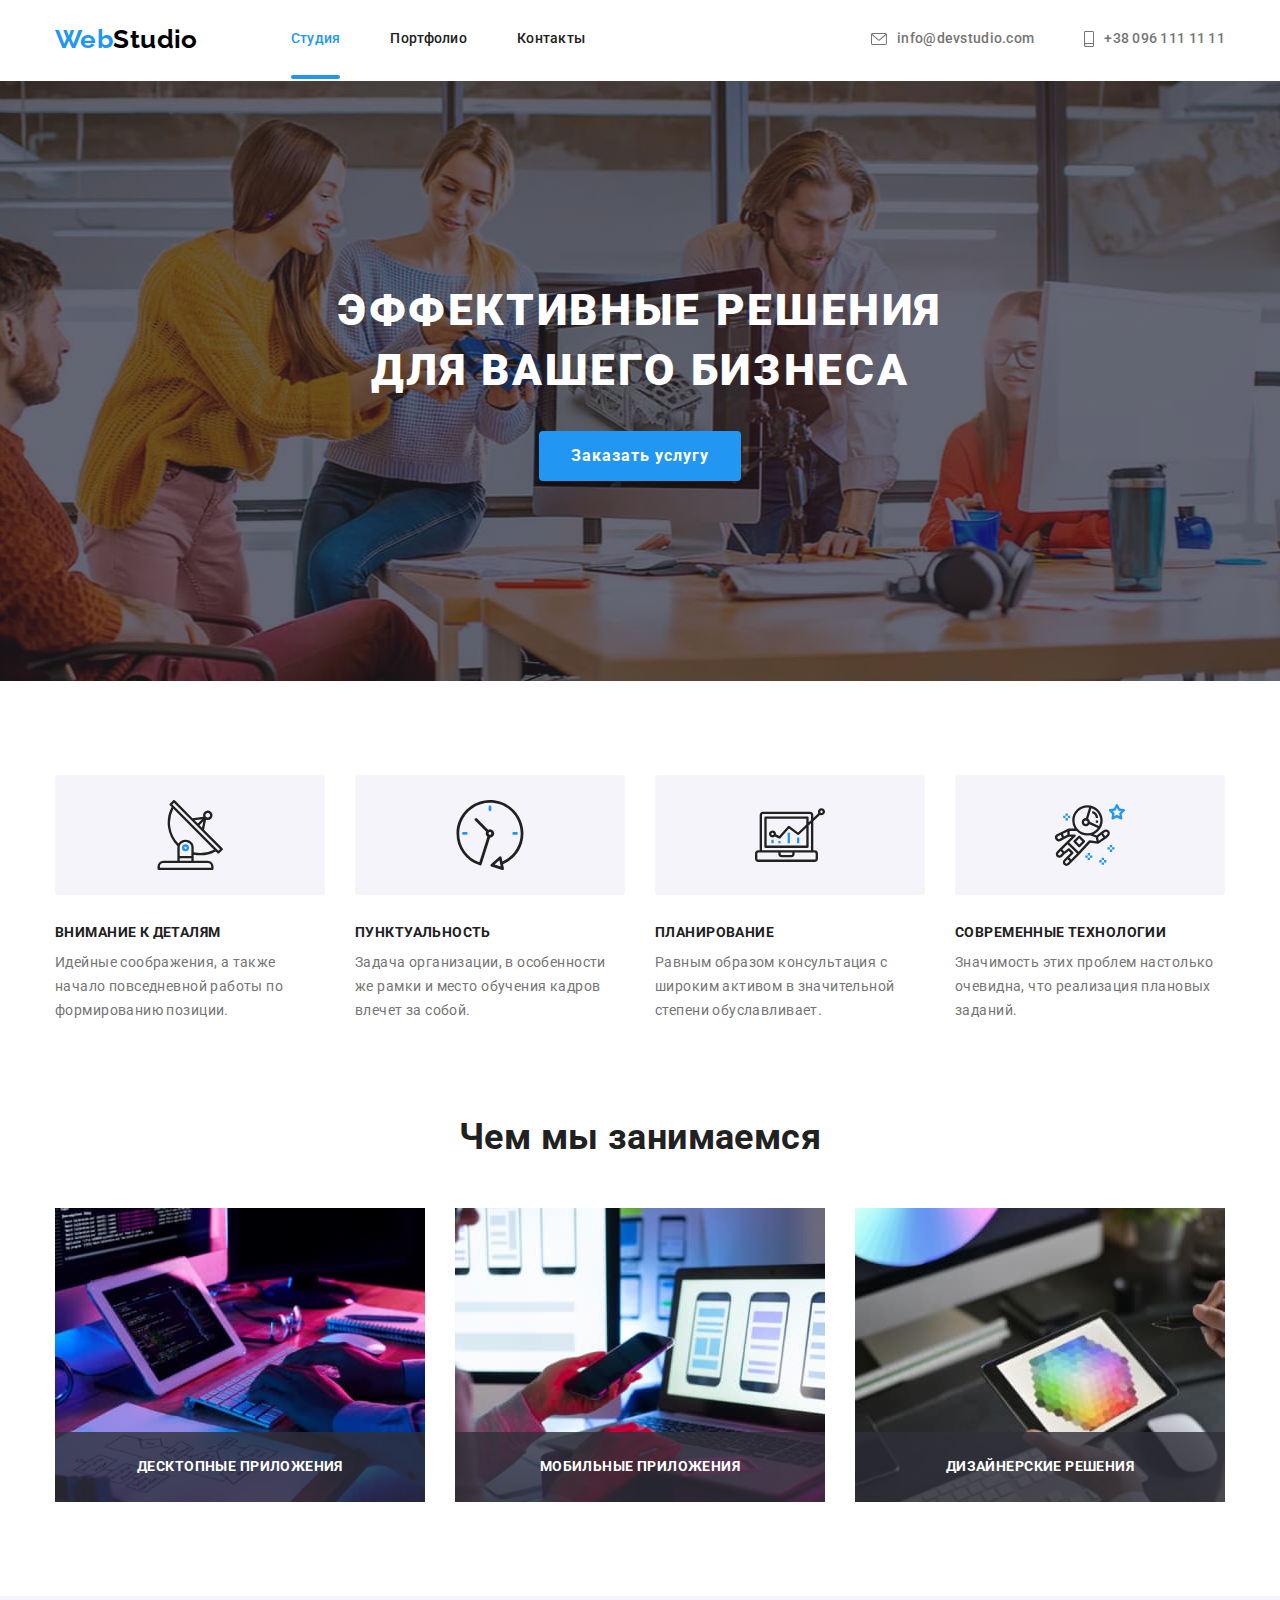
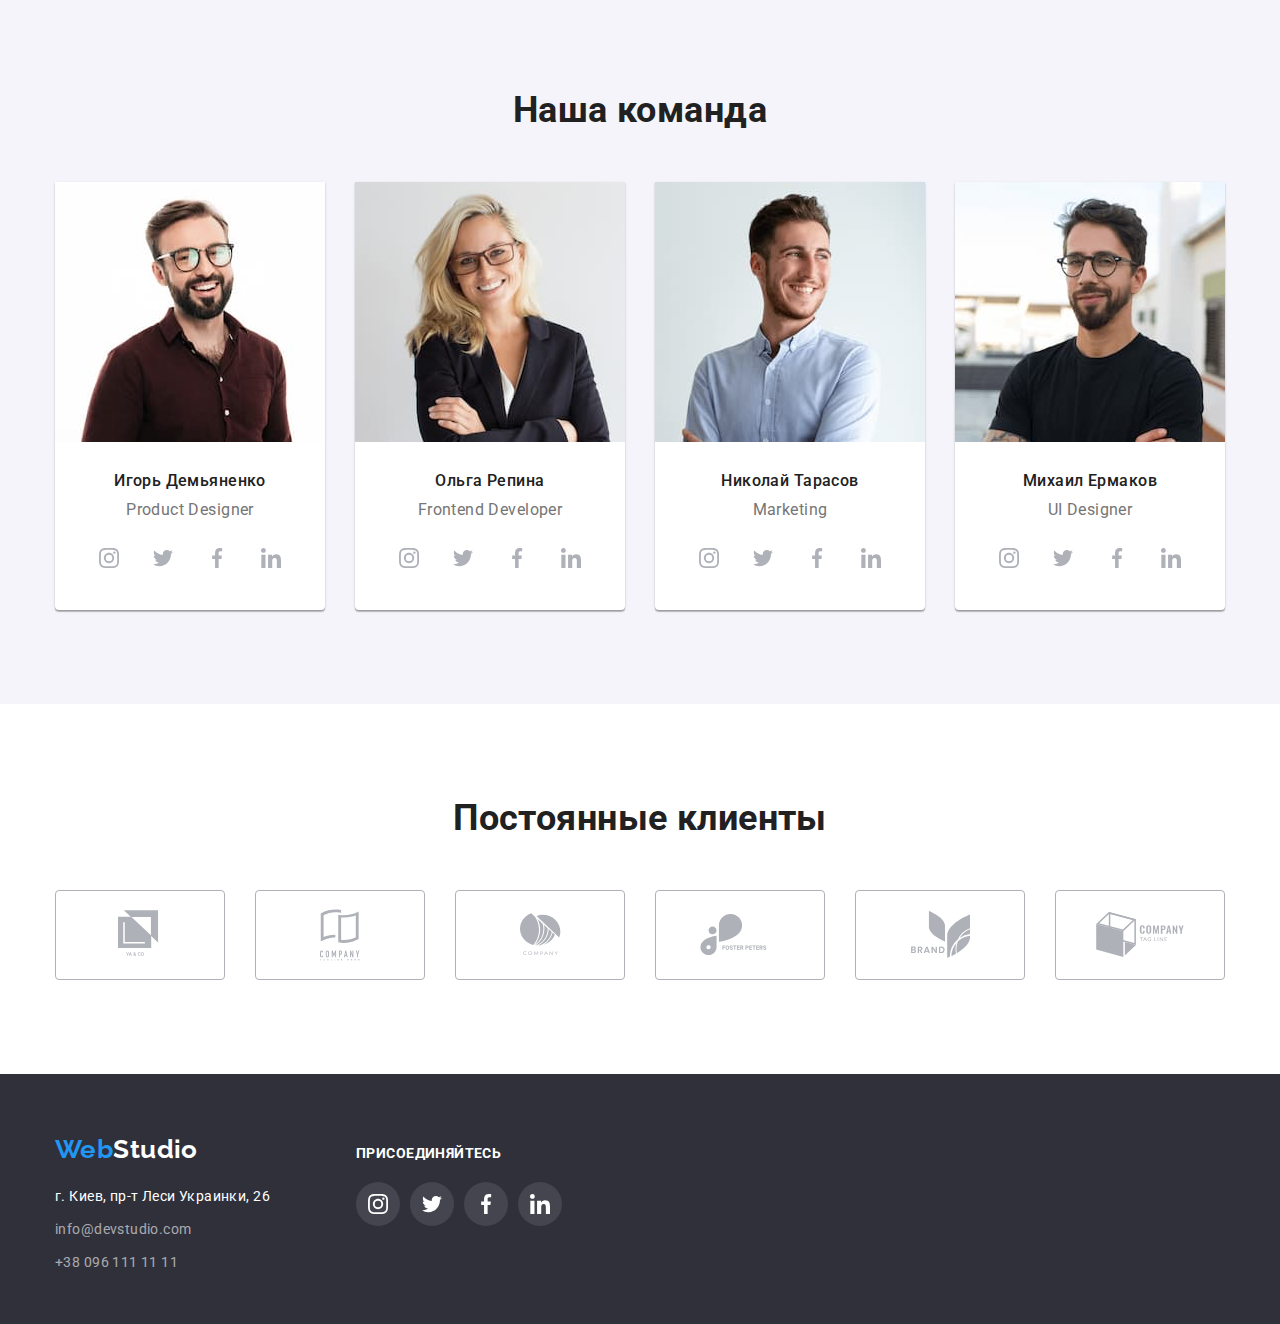
==== index.html @ 51a5d647 "дз-6" ====
<!DOCTYPE html>
<html lang="ru">

<head>
    <meta charset="UTF-8">
    <meta http-equiv="X-UA-Compatible" content="IE=edge">
    <meta name="viewport" content="width=device-width, initial-scale=1.0">
    <title>WebStudio</title>
    <link
        href="https://fonts.googleapis.com/css2?family=Raleway:wght@700&family=Roboto:wght@400;500;700;900&display=swap"
        rel="stylesheet">
    <link rel="stylesheet"
        href="https://cdnjs.cloudflare.com/ajax/libs/modern-normalize/0.2.0/modern-normalize.min.css">
    <link rel="stylesheet" href="./css/styles.css">
</head>

<body class="page">
    <header class="page-header web">
        <div class="container">
            <nav class="header-nav">
                <a href="./index.html" class="logo list"><span class="logo-color">Web</span>Studio</a>
                <ul class="site-nav list">
                    <li class="item"><a href="./index.html" class="link-nav current list">Студия</a></li>
                    <li class="item"><a href="./portfolio.html" class="link-nav list">Портфолио</a></li>
                    <li class="item"><a href="#contacts" class="link-nav list">Контакты</a></li>
                </ul>
            </nav>
            <ul class="auth-nav list">
                <li class="item"><a href="mailto:info@devstudio.com" aria-label="Почта" class="link-contacts list">
                        <svg class="link-contacts-icon" width="16" height="12">
                            <use href="./images/icons.svg#envelope"></use>
                        </svg>info@devstudio.com
                    </a>
                </li>
                <li class="item"><a href="tel:+380961111111" aria-label="Телефон" class="link-contacts list">
                        <svg class="link-contacts-icon" width="10" height="16">
                            <use href="./images/icons.svg#smartphone"></use>
                        </svg>+38 096 111 11 11</a></li>
            </ul>
        </div>
    </header>
    <main>
        <section class="hero overlay">
            <div class="container">
                <div class="hero-center">
                    <h1 class="hero-title">Эффективные решения для вашего бизнеса</h1>
                </div>
                <button type="button" class="button-hero" data-modal-open>Заказать услугу</button>
                <div class="backdrop is-hidden" data-modal>
                    <div class="modal">
                        <p></p>
                        <button type="button" class="button-modal-close list list-border" data-modal-close>
                            <svg class="close-icon" width="11" height="11">
                            <use href="./images/icons.svg#close"></use>
                        </svg></button>
                    </div>
                </div>

            </div>
        </section>
        <section class="section description">
            <div class="container">
                <h2 class="visually-hidden">Чем мы занимаемся описание</h2>
                <ul class="section-text list">
                    <li class="item">
                        <div class="item-box">
                            <svg class="item-icon" width="70" height="70">
                                <use href="./images/icons.svg#Group"></use>
                            </svg>
                        </div>
                        <h3 class="text-title">Внимание к деталям</h3>
                        <p class="text">Идейные соображения, а также начало повседневной работы по формированию позиции.
                        </p>
                    </li>
                    <li class="item">
                        <div class="item-box">
                            <svg class="item-icon" width="70" height="70">
                                <use href="./images/icons.svg#clock"></use>
                            </svg>
                        </div>
                        <h3 class="text-title">Пунктуальность</h3>
                        <p class="text">Задача организации, в особенности же рамки и место обучения кадров влечет за
                            собой.
                        </p>
                    </li>
                    <li class="item">
                        <div class="item-box">
                            <svg class="item-icon" width="70" height="70">
                                <use href="./images/icons.svg#diagram"></use>
                            </svg>
                        </div>
                        <h3 class="text-title">Планирование</h3>
                        <p class="text">Равным образом консультация с широким активом в значительной степени
                            обуславливает.
                        </p>
                    </li>
                    <li class="item">
                        <div class="item-box">
                            <svg class="item-icon" width="70" height="70">
                                <use href="./images/icons.svg#astronaut"></use>
                            </svg>
                        </div>
                        <h3 class="text-title">Современные технологии</h3>
                        <p class="text">Значимость этих проблем настолько очевидна, что реализация плановых заданий.</p>
                    </li>
                </ul>
            </div>
        </section>
        <section class="section fotos">
            <div class="container">
                <h2 class="section-title">Чем мы занимаемся</h2>
                <ul class="section-foto list">
                        <li class="item foto-thumb"><img src="./images/box1.jpg" alt="Сотрудник пишет код." width="370">
                            <p class="foto-thumb-text">Десктопные приложения</p>
                        </li>
                        <li class="item foto-thumb"><img src="./images/box2.jpg" alt="Сотрудник настраивает стили." width="370">
                            <p class="foto-thumb-text">Мобильные приложения</p>
                        </li>
                        <li class="item foto-thumb"><img src="./images/box3.jpg" alt="Сотрудник настраивает цветовую палитру." width="370">
                            <p class="foto-thumb-text">Дизайнерские решения</p>
                        </li>
                    
                </ul>
            </div>
        </section>
        <section class="section team">
            <div class="container">
                <h2 class="section-title">Наша команда</h2>
                <ul class="section-card list">
                    <li class="item">
                        <img src="./images/i.d.jpg" alt="На фото Игорь Демьяненко" width="270" class="team-foto">
                        <div class="card-box">
                            <h3 class="card-title">Игорь Демьяненко</h3>
                            <p class="card-text">Product Designer</p>
                            <ul class="social-network list">
                                <li class="social-item ">
                                    <a href="" class="social-link" aria-label="Инстаграмм" target="_blank"
                                        rel="noopener noreferrer">
                                        <svg class="social-icon" width="20" height="20">
                                            <use href="./images/icons.svg#instagram"></use>
                                        </svg>
                                    </a>
                                </li>
                                <li class="social-item">
                                    <a href="" class="social-link" aria-label="Твиттер" target="_blank"
                                        rel="noopener noreferrer">
                                        <svg class="social-icon" width="20" height="20">
                                            <use href="./images/icons.svg#twitter"></use>
                                        </svg>
                                    </a>
                                </li>
                                <li class="social-item">
                                    <a href="" class="social-link" aria-label="Фейсбук" target="_blank"
                                        rel="noopener noreferrer">
                                        <svg class="social-icon" width="20" height="20">
                                            <use href="./images/icons.svg#facebook"></use>
                                        </svg>
                                    </a>
                                </li>
                                <li class="social-item">
                                    <a href="" class="social-link" aria-label="Линкедин" target="_blank"
                                        rel="noopener noreferrer">
                                        <svg class="social-icon" width="20" height="20">
                                            <use href="./images/icons.svg#linkedin"></use>
                                        </svg>
                                    </a>
                                </li>
                            </ul>
                        </div>
                    </li>
                    <li class="item">
                        <img src="./images/o.r.jpg" alt="На фото Ольга Репина" width="270" class="team-foto">
                        <div class="card-box">
                            <h3 class="card-title">Ольга Репина</h3>
                            <p class="card-text">Frontend Developer</p>
                            <ul class="social-network list">
                                <li class="social-item ">
                                    <a href="" class="social-link" aria-label="Инстаграмм" target="_blank"
                                        rel="noopener noreferrer">
                                        <svg class="social-icon" width="20" height="20">
                                            <use href="./images/icons.svg#instagram"></use>
                                        </svg>
                                    </a>
                                </li>
                                <li class="social-item">
                                    <a href="" class="social-link" aria-label="Твиттер" target="_blank"
                                        rel="noopener noreferrer">
                                        <svg class="social-icon" width="20" height="20">
                                            <use href="./images/icons.svg#twitter"></use>
                                        </svg>
                                    </a>
                                </li>
                                <li class="social-item">
                                    <a href="" class="social-link" aria-label="Фейсбук" target="_blank"
                                        rel="noopener noreferrer">
                                        <svg class="social-icon" width="20" height="20">
                                            <use href="./images/icons.svg#facebook"></use>
                                        </svg>
                                    </a>
                                </li>
                                <li class="social-item">
                                    <a href="" class="social-link" aria-label="Линкедин" target="_blank"
                                        rel="noopener noreferrer">
                                        <svg class="social-icon" width="20" height="20">
                                            <use href="./images/icons.svg#linkedin"></use>
                                        </svg>
                                    </a>
                                </li>
                            </ul>
                        </div>
                    </li>
                    <li class="item">
                        <img src="./images/n.t.jpg" alt="На фото Николай Тарасов" width="270" class="team-foto">
                        <div class="card-box">
                            <h3 class="card-title">Николай Тарасов</h3>
                            <p class="card-text">Marketing</p>
                            <ul class="social-network list">
                                <li class="social-item ">
                                    <a href="" class="social-link" aria-label="Инстаграмм" target="_blank"
                                        rel="noopener noreferrer">
                                        <svg class="social-icon" width="20" height="20">
                                            <use href="./images/icons.svg#instagram"></use>
                                        </svg>
                                    </a>
                                </li>
                                <li class="social-item">
                                    <a href="" class="social-link" aria-label="Твиттер" target="_blank"
                                        rel="noopener noreferrer">
                                        <svg class="social-icon" width="20" height="20">
                                            <use href="./images/icons.svg#twitter"></use>
                                        </svg>
                                    </a>
                                </li>
                                <li class="social-item">
                                    <a href="" class="social-link" aria-label="Фейсбук" target="_blank"
                                        rel="noopener noreferrer">
                                        <svg class="social-icon" width="20" height="20">
                                            <use href="./images/icons.svg#facebook"></use>
                                        </svg>
                                    </a>
                                </li>
                                <li class="social-item">
                                    <a href="" class="social-link" aria-label="Линкедин" target="_blank"
                                        rel="noopener noreferrer">
                                        <svg class="social-icon" width="20" height="20">
                                            <use href="./images/icons.svg#linkedin"></use>
                                        </svg>
                                    </a>
                                </li>
                            </ul>
                        </div>
                    </li>
                    <li class="item">
                        <img src="./images/m.e.jpg" alt="На фото Михаил Ермаков" width="270" class="team-foto">
                        <div class="card-box">
                            <h3 class="card-title">Михаил Ермаков</h3>
                            <p class="card-text">UI Designer</p>
                            <ul class="social-network list">
                                <li class="social-item ">
                                    <a href="" class="social-link" aria-label="Инстаграмм" target="_blank"
                                        rel="noopener noreferrer">
                                        <svg class="social-icon" width="20" height="20">
                                            <use href="./images/icons.svg#instagram"></use>
                                        </svg>
                                    </a>
                                </li>
                                <li class="social-item">
                                    <a href="" class="social-link" aria-label="Твиттер" target="_blank"
                                        rel="noopener noreferrer">
                                        <svg class="social-icon" width="20" height="20">
                                            <use href="./images/icons.svg#twitter"></use>
                                        </svg>
                                    </a>
                                </li>
                                <li class="social-item">
                                    <a href="" class="social-link" aria-label="Фейсбук" target="_blank"
                                        rel="noopener noreferrer">
                                        <svg class="social-icon" width="20" height="20">
                                            <use href="./images/icons.svg#facebook"></use>
                                        </svg>
                                    </a>
                                </li>
                                <li class="social-item">
                                    <a href="" class="social-link" aria-label="Линкедин" target="_blank"
                                        rel="noopener noreferrer">
                                        <svg class="social-icon" width="20" height="20">
                                            <use href="./images/icons.svg#linkedin"></use>
                                        </svg>
                                    </a>
                                </li>
                            </ul>
                        </div>
                    </li>
                </ul>
            </div>
        </section>
        <section class="section clients">
            <div class="container">
                <h2 class="clients-titel">Постоянные клиенты</h2>
                <ul class="clients-list list">
                    <li class="clients-item">
                        <a href="" class="clients-link" aria-label="Логотип компании" target="_blank"
                            rel="noopener noreferrer">
                            <svg class="clients-icon" width="44.27" height="49.23">
                                <use href="./images/icons.svg#logo1"></use>
                            </svg>
                        </a>
                    </li>
                    <li class="clients-item">
                        <a href="" class="clients-link" aria-label="Логотип компании" target="_blank"
                            rel="noopener noreferrer">
                            <svg class="clients-icon" width="40" height="52">
                                <use href="./images/icons.svg#logo2"></use>
                            </svg>
                        </a>
                    </li>
                    <li class="clients-item">
                        <a href="" class="clients-link" aria-label="Логотип компании" target="_blank"
                            rel="noopener noreferrer">
                            <svg class="clients-icon" width="41" height="42.6">
                                <use href="./images/icons.svg#logo3"></use>
                            </svg>
                        </a>
                    </li>
                    <li class="clients-item">
                        <a href="" class="clients-link" aria-label="Логотип компании" target="_blank"
                            rel="noopener noreferrer">
                            <svg class="clients-icon" width="79.66" height="42.02">
                                <use href="./images/icons.svg#logo4"></use>
                            </svg>
                        </a>
                    </li>
                    <li class="clients-item">
                        <a href="" class="clients-link" aria-label="Логотип компании" target="_blank"
                            rel="noopener noreferrer">
                            <svg class="clients-icon" width="59" height="47">
                                <use href="./images/icons.svg#logo5"></use>
                            </svg>
                        </a>
                    </li>
                    <li class="clients-item">
                        <a href="" class="clients-link" aria-label="Логотип компании" target="_blank"
                            rel="noopener noreferrer">
                            <svg class="clients-icon" width="88.48" height="45.44">
                                <use href="./images/icons.svg#logo6"></use>
                            </svg>
                        </a>
                    </li>
                </ul>
            </div>
        </section>
    </main>
    <footer class="footer">
        <div class="container">
            <div class="footerbox">
                <div class="address-block">
                    <a href="./index.html" class="logo logo-end"><span class="logo-color">Web</span><span
                            class="logo-colors">Studio</span></a>
                    <address class="address" id="contacts">
                        <ul class="address-list list">
                            <li><a href="https://goo.gl/maps/zxBXprxEHdJfPsus8" aria-label="Гугл карта" target="_blank"
                                    rel="noopener noreferrer" class="address-map list">
                                    г. Киев, пр-т Леси Украинки, 26</a></li>
                            <li><a href="mailto:info@devstudio.com" aria-label="Почта"
                                    class="address-contacts list">info@devstudio.com</a></li>
                            <li><a href="tel:+380961111111" aria-label="Телефон"
                                    class="address-contacts list">+38 096 111 11 11</a></li>
                        </ul>
                    </address>
                </div>
                <div class="social-network-link">
                    <p class="go-us">присоединяйтесь</p>
                    <ul class="social-network list">
                        <li class="social-item ">
                            <a href="" class="social-link end" aria-label="Инстаграмм" target="_blank"
                                rel="noopener noreferrer">
                                <svg class="social-icon end" width="20" height="20">
                                    <use href="./images/icons.svg#instagram"></use>
                                </svg>
                            </a>
                        </li>
                        <li class="social-item">
                            <a href="" class="social-link end" aria-label="Твиттер" target="_blank"
                                rel="noopener noreferrer">
                                <svg class="social-icon end" width="20" height="20">
                                    <use href="./images/icons.svg#twitter"></use>
                                </svg>
                            </a>
                        </li>
                        <li class="social-item">
                            <a href="" class="social-link end" aria-label="Фейсбук" target="_blank"
                                rel="noopener noreferrer">
                                <svg class="social-icon end" width="20" height="20">
                                    <use href="./images/icons.svg#facebook"></use>
                                </svg>
                            </a>
                        </li>
                        <li class="social-item">
                            <a href="" class="social-link end" aria-label="Линкедин" target="_blank"
                                rel="noopener noreferrer">
                                <svg class="social-icon end" width="20" height="20">
                                    <use href="./images/icons.svg#linkedin"></use>
                                </svg>
                            </a>
                        </li>
                    </ul>
                </div>
            </div>
        </div>
    </footer>
    <script src="./js/modal.js"></script>
</body>

</html>
---- css/styles.css ----
/* цвет основного текста #212121 */
/* цвет вторичный #757575 */
/* белый #FFFFFF */
/* акцент #2196F3 */
/* акцент адрес rgba(255, 255, 255, 0.6) */
/* bg задний фон #E5E5E5 */
/* bg основа документа ##FFFFFF */
/* bg вторичный #2F303A */
/* bg акцент #F5F4FA */
/* шрифт лого Raleway 700*/
/* шрифт текста Roboto 900 700 500 400*/
:root {
  --accent-color: #2196f3;
  --text-title-color: #212121;
  --text-color: #757575;
  --icons-color: #afb1b8;
  --primary-white-color: #ffffff;
  --dark-bg-color: #2f303a;
  --accent-bg-color: #f5f4fa;
  --section-text-set: 4;
  --section-text-set-gap: 30px;
  --section-card-set: 4;
  --section-card-set-gap: 30px;
  --section-foto-set: 3;
  --section-foto-set-gap: 30px;
  --section-clients-set: 6;
  --section-clients-set-gap: 30px;
  --section-filter-link-set: 3;
  --section-filter-link-gap: 30px;
  --card-shadow: 0px 1px 3px rgba(0, 0, 0, 0.12),
    0px 1px 1px rgba(0, 0, 0, 0.14), 0px 2px 1px rgba(0, 0, 0, 0.2);
}
body {
  background-color: var(--primary-white-color);
  color: var(--text-title-color);

  font-family: Roboto, sans-serif;
  font-weight: 400;
  font-size: 14px;
  line-height: 1.71;
  letter-spacing: 0.03em;
}
html {
  box-sizing: border-box;
}
*,
*::after,
*::before {
  box-sizing: inherit;
}
h1,
h2,
h3,
h4,
h5,
h6,
p {
  margin-top: 0;
}
img {
  display: block;
  max-width: 100%;
  height: auto;
}
.list {
  list-style: none;
  text-decoration: none;
  color: inherit;
  padding: 0;
  margin: 0;
}
.list-border {
  border: none;
}
.visually-hidden {
  position: absolute !important;
  clip: rect(1px 1px 1px 1px);
  clip: rect(1px, 1px, 1px, 1px);
  padding: 0 !important;
  border: 0 !important;
  height: 1px !important;
  width: 1px !important;
  overflow: hidden;
}
.container {
  width: 1200px;
  padding-right: 15px;
  padding-left: 15px;
  margin-right: auto;
  margin-left: auto;
}
.section {
  padding-top: 94px;
  padding-bottom: 94px;
}
/* site nav */
.page-header .container {
  display: flex;
  justify-content: flex-end;
  align-items: center;
}
.page-header .logo {
  margin-right: 93px;
}
.header-nav {
  display: inline-flex;
  align-items: center;
  margin-right: auto;
}
.logo {
  display: inline-block;
  color: #000000;
  font-family: Raleway, sans-serif;
  font-weight: 700;
  font-size: 26px;
  line-height: 1.19;
  text-decoration: none;
}
.logo-color {
  color: var(--accent-color);
}
.logo-colors {
  color: var(--primary-white-color);
  background-color: #2f303a; /*временно*/
}
.link-nav:hover,
.link-nav:focus {
  color: var(--accent-color);
}
.link-nav {
  color: var(--text-title-color);
  transition: color 250ms cubic-bezier(0.4, 0, 0.2, 1);
}
.site-nav .link-nav.current {
  position: relative;
  color: var(--accent-color);
}
.link-nav.current::after {
  content: '';
  position: absolute;
  top: 45px;
  left: 0;
  display: block;
  width: 100%;
  height: 4px;
  background: var(--accent-color);
  border-radius: 2px;
}

.site-nav .item:not(:last-child) {
  margin-right: 50px;
}
.auth-nav .item:not(:last-child) {
  margin-right: 50px;
}
.site-nav {
  display: flex;
  font-weight: 500;
  font-size: 14px;
  line-height: 1.14;
  letter-spacing: 0.02em;
}
.auth-nav {
  display: inline-flex;
  align-items: center;
  font-weight: 500;
  font-size: 14px;
  line-height: 1.14;
  letter-spacing: 0.02em;
}
.link-contacts:hover,
.link-contacts:focus {
  color: var(--accent-color);
}
.link-contacts:hover .link-contacts-icon,
.link-contacts:focus .link-contacts-icon {
  fill: var(--accent-color);
}
.link-contacts-icon {
  margin-right: 10px;
  fill: currentColor;
  transition: fill 250ms cubic-bezier(0.4, 0, 0.2, 1);
}
.link-contacts {
  /* добавил падинги чтобы выровнять рамку при фокусе */
  padding-top: 1px;
  padding-bottom: 1px;
  display: flex;
  align-items: center;
  color: var(--text-color);
  transition: color 250ms cubic-bezier(0.4, 0, 0.2, 1);
}
.address-list {
  font-style: normal;
  display: inline-flex;
  flex-direction: column;
}
.address-list li:not(:last-child) {
  margin-bottom: 9px;
}
/* +footer address */
.address-contacts:hover,
.address-contacts:focus {
  color: var(--accent-color);
}
.address-contacts {
  color: rgba(255, 255, 255, 0.6);
  transition: color 250ms cubic-bezier(0.4, 0, 0.2, 1);
}
.address-map:hover,
.address-map:focus {
  color: var(--accent-color);
}
.address-map {
  color: var(--primary-white-color);
  transition: color 250ms cubic-bezier(0.4, 0, 0.2, 1);
}
/* section */
.page-header {
  padding-top: 24px;
  padding-bottom: 25px;
}
.page-header.web {
  padding-bottom: 26px;
}
.page-header.border {
  border-bottom: 1px solid #ececec;
}
.hero {
  background-color: #c4c4c4;
  text-align: center;
  padding-top: 200px;
  padding-bottom: 200px;
}
.hero.overlay {
  height: 600px;
  max-width: 1600px;
  margin-left: auto;
  margin-right: auto;
  background-image: linear-gradient(
      to right,
      rgba(47, 48, 58, 0.4),
      rgba(47, 48, 58, 0.4)
    ),
    url(../images/hero.jpg);
  background-repeat: no-repeat;
  background-position: center;
  background-size: cover;
}
.hero-center {
  display: flex;
  flex-direction: column;
}
.hero-title {
  display: inline-block;
  color: var(--primary-white-color);

  font-weight: 900;
  font-size: 44px;
  line-height: 1.36;
  max-width: 696px;
  letter-spacing: 0.06em;
  text-transform: uppercase;
  margin-right: auto;
  margin-left: auto;
  margin-bottom: 30px;
}
.button-hero:hover,
.button-hero:focus {
  background-color: #188ce8;
}
.button-hero {
  display: inline-block;
  padding: 10px 32px;
  min-width: 200px;
  color: var(--primary-white-color);
  background-color: var(--accent-color);
  font-family: inherit;
  font-weight: 700;
  font-size: 16px;
  line-height: 1.87;
  letter-spacing: 0.06em;
  border: none;
  cursor: pointer;
  box-shadow: 0px 4px 4px rgba(0, 0, 0, 0.15);
  border-radius: 4px;
  transition: background-color 250ms cubic-bezier(0.4, 0, 0.2, 1);
}
/* modal js */
.backdrop.is-hidden {
  visibility: hidden;
  opacity: 0;
  pointer-events: none;
}
.backdrop {
  position: fixed;
  top: 0;
  left: 0;
  width: 100%;
  height: 100%;
  background-color: rgba(0, 0, 0, 0.2);
  opacity: 1;
  visibility: visible;
  transition: opacity 250ms cubic-bezier(0.4, 0, 0.2, 1),
    visibility 250ms cubic-bezier(0.4, 0, 0.2, 1);
  z-index: 1;
}
.modal {
  display: flex;
  position: relative;
  top: 50%;
  left: 50%;
  max-width: 528px;
  height: 581px;
  transform: translate(-50%, -50%);
  background: var(--primary-white-color);
  box-shadow: 0px 1px 3px rgba(0, 0, 0, 0.12), 0px 1px 1px rgba(0, 0, 0, 0.14),
    0px 2px 1px rgba(0, 0, 0, 0.2);
  border-radius: 4px;
}
.button-modal-close {
  position: absolute;
  right: 8px;
  top: 8px;
  width: 30px;
  height: 30px;
  border: 1px solid rgba(0, 0, 0, 0.1);
  background: var(--primary-white-color);
  border-radius: 50%;
  cursor: pointer;
}
.close-icon {
  position: absolute;
  transform: translate(-50%, -50%);
  fill: #000000;
}
/* section Чем мы занимаемся описани */
.fotos {
  padding-top: 0;
}
.section-text {
  display: flex;
  flex-wrap: wrap;
  padding: 0;
  margin: 0;
  margin-left: calc(-1 * var(--section-text-set-gap));
}
.item-box {
  display: flex;
  justify-content: center;
  align-items: center;
  min-height: 120px;
  margin-bottom: 30px;
  background: #f5f4fa;
  border-radius: 4px;
}
.section-text > .item {
  flex-basis: calc(
    100% / var(--section-text-set) - var(--section-text-set-gap)
  );
  margin-left: var(--section-text-set-gap);
}
.section-title {
  font-size: 36px;
  line-height: 1.16;
  text-align: center;
  margin-bottom: 50px;
}
.text-title {
  font-size: 14px;
  line-height: 1.14;
  text-transform: uppercase;
  margin-bottom: 10px;
}
.text {
  color: var(--text-color);
  margin-bottom: 0;
}

/* section Чем мы занимаемся foto */
.section-foto {
  display: flex;
  flex-wrap: wrap;
  padding: 0;
  margin: 0;
  margin-left: calc(-1 * var(--section-foto-set-gap));
}
.section-foto > .item {
  flex-basis: calc(
    100% / var(--section-foto-set) - var(--section-foto-set-gap)
  );
  margin-left: var(--section-foto-set-gap);
}
.item.foto-thumb {
  display: inline-block;
  position: relative;
}
.foto-thumb-text {
  display: inline-flex;
  justify-content: center;
  align-items: center;
  position: absolute;
  width: 100%;
  min-height: 70px;
  bottom: 0;
  margin: 0;
  font-weight: 700;
  font-size: 14px;
  line-height: 1.14;
  text-transform: uppercase;
  color: var(--primary-white-color);

  background: rgba(47, 48, 58, 0.8);
}
/* section Чем мы занимаемся */
.section.team {
  background-color: var(--accent-bg-color);
}
.section-card {
  display: flex;
  flex-wrap: wrap;
  padding: 0;
  margin: 0;
  margin-left: calc(-1 * var(--section-card-set-gap));
}
.section-card > .item {
  background-color: var(--primary-white-color);
  flex-basis: calc(
    100% / var(--section-card-set) - var(--section-card-set-gap)
  );
  margin-left: var(--section-card-set-gap);
  box-shadow: var(--card-shadow);
  border-radius: 0px 0px 4px 4px;
}
.team-foto {
  margin: auto;
}
.card-box {
  padding: 30px 10px;
  text-align: center;
}
.card-title {
  margin-bottom: 10px;
  font-weight: 500;
  font-size: 16px;
  line-height: 1.18;
}
.card-text {
  margin-bottom: 16px;
  color: var(--text-color);
  font-size: 16px;
  line-height: 1.18;
}
.social-network {
  display: inline-flex;
}
.social-item + .social-item {
  margin-left: 10px;
}
.social-link {
  display: flex;
  justify-content: center;
  align-items: center;
  width: 44px;
  height: 44px;
  border-radius: 50%;
  transition: background-color 250ms cubic-bezier(0.4, 0, 0.2, 1);
}
.social-link:hover,
.social-link:focus {
  background-color: var(--accent-color);
}
.social-icon {
  fill: var(--icons-color);
  transition: fill 250ms cubic-bezier(0.4, 0, 0.2, 1);
}
.social-link:hover .social-icon,
.social-link:focus .social-icon {
  fill: var(--primary-white-color);
}
/* Клиенты */
.clients-titel {
  font-weight: 700;
  font-size: 36px;
  line-height: 1.16;
  text-align: center;
  margin-bottom: 50px;
}
.clients-list {
  display: inline-flex;
  margin-left: calc(-1 * var(--section-clients-set-gap));
}

.clients-item {
  flex-basis: calc(
    100% / var(--section-clients-set) - var(--section-clients-set-gap)
  );
  margin-left: var(--section-clients-set-gap);
}
.clients-link {
  display: flex;
  justify-content: center;
  align-items: center;
  width: 170px;
  height: 90px;
  border: 1px solid var(--icons-color);
  border-radius: 4px;
  transition: background-color 250ms cubic-bezier(0.4, 0, 0.2, 1);
}
.clients-icon {
  fill: var(--icons-color);
  transition: fill 250ms cubic-bezier(0.4, 0, 0.2, 1);
}
.clients-link:hover .clients-icon,
.clients-link:focus .clients-icon {
  fill: var(--accent-color);
}
.clients-link:hover,
.clients-link:focus {
  border: 1px solid var(--accent-color);
}
/* footer */
.footer {
  background-color: #2f303a;
  padding-top: 60px;
  padding-bottom: 50px;
}
.footerbox {
  display: flex;
  align-items: baseline;
}
.logo-end {
  margin-bottom: 20px;
}
.address-block {
  width: 231px;
}
.social-network-link {
  display: inline-block;
  widows: 206px;
  margin-left: 70px;
}
/* думал через strong но сильно меняется жирность */
.go-us {
  font-weight: 700;
  font-size: 14px;
  line-height: 1.14;
  text-transform: uppercase;
  color: var(--primary-white-color);
  margin-bottom: 20px;
}
.social-link.end {
  background: rgba(255, 255, 255, 0.1);
  transition: background-color 250ms cubic-bezier(0.4, 0, 0.2, 1);
}
.social-icon.end {
  fill: var(--primary-white-color);
}
.social-link.end:hover,
.social-link.end:focus {
  background-color: var(--accent-color);
}
/* portfolio */

/* button */
.portfolio {
  padding-top: 94px;
  padding-bottom: 94px;
}
.filter {
  display: flex;
  justify-content: center;
  align-items: center;
  margin-bottom: 50px;
}
.filter li:not(:last-child) {
  margin-right: 8px;
}

.filter-button:hover,
.filter-button:focus {
  color: var(--primary-white-color);
  background-color: var(--accent-color);
  box-shadow: 0px 3px 1px rgba(0, 0, 0, 0.1), 0px 1px 2px rgba(0, 0, 0, 0.08),
    0px 2px 2px rgba(0, 0, 0, 0.12);
}
.filter-button {
  background-color: var(--accent-bg-color);
  display: inline-block;
  font-family: inherit;
  font-weight: 500;
  font-size: 16px;
  line-height: 1.62;
  text-align: center;
  padding: 6px 22px;
  border-radius: 4px;
  border: transparent;
  cursor: pointer;
  transition: background-color 250ms cubic-bezier(0.4, 0, 0.2, 1),
    color 250ms cubic-bezier(0.4, 0, 0.2, 1),
    box-shadow 250ms cubic-bezier(0.4, 0, 0.2, 1);
}
/* filter */
.filter-item {
  padding: 0;
  margin: 0;
  display: flex;
  flex-wrap: wrap;
  margin-left: calc(-1 * var(--section-card-set-gap));
  margin-top: calc(-1 * var(--section-card-set-gap));
}
.filter-item > .item {
  flex-basis: calc(
    100% / var(--section-filter-link-set) - var(--section-filter-link-gap)
  );
  margin-left: var(--section-card-set-gap);
  margin-top: var(--section-card-set-gap);
}
.filter-card-title {
  color: var(--text-title-color);
  font-weight: 700;
  font-size: 18px;
  line-height: 2;
  letter-spacing: 0.06em;
  margin-bottom: 4px;
}
.filter-card-text {
  color: var(--text-color);
  font-size: 16px;
  line-height: 1.87;
  letter-spacing: 0.03em;
}
.filter-link p {
  margin-bottom: 0;
}
.filter-link {
  display: block;
  transition: box-shadow 250ms cubic-bezier(0.4, 0, 0.2, 1);
}
.filter-link:hover,
.filter-link:focus {
  box-shadow: 0px 1px 1px rgba(0, 0, 0, 0.12), 0px 4px 4px rgba(0, 0, 0, 0.06),
    1px 4px 6px rgba(0, 0, 0, 0.16);
}
.filter-box {
  padding: 20px 24px;
  border: 1px solid #eeeeee;
  border-top: none;
}
/* анимация фильтра */
.animation-box {
  position: relative;
  overflow: hidden;
}
.filter-link:hover .animation-box-thumb,
.filter-link:focus .animation-box-thumb {
  transform: translateY(0);
}
.animation-box-thumb {
  position: absolute;
  top: 0;
  left: 0;
  width: 100%;
  height: 100%;
  background: rgba(33, 150, 243, 0.9);
  transform: translateY(100%);
  transition: transform 250ms cubic-bezier(0.4, 0, 0.2, 1);
}
.animation-box-text {
  position: absolute;
  top: 50%;
  left: 50%;
  width: 322px;
  transform: translate(-50%, -50%);
  font-size: 18px;
  line-height: 1.56;

  color: #ffffff;
}
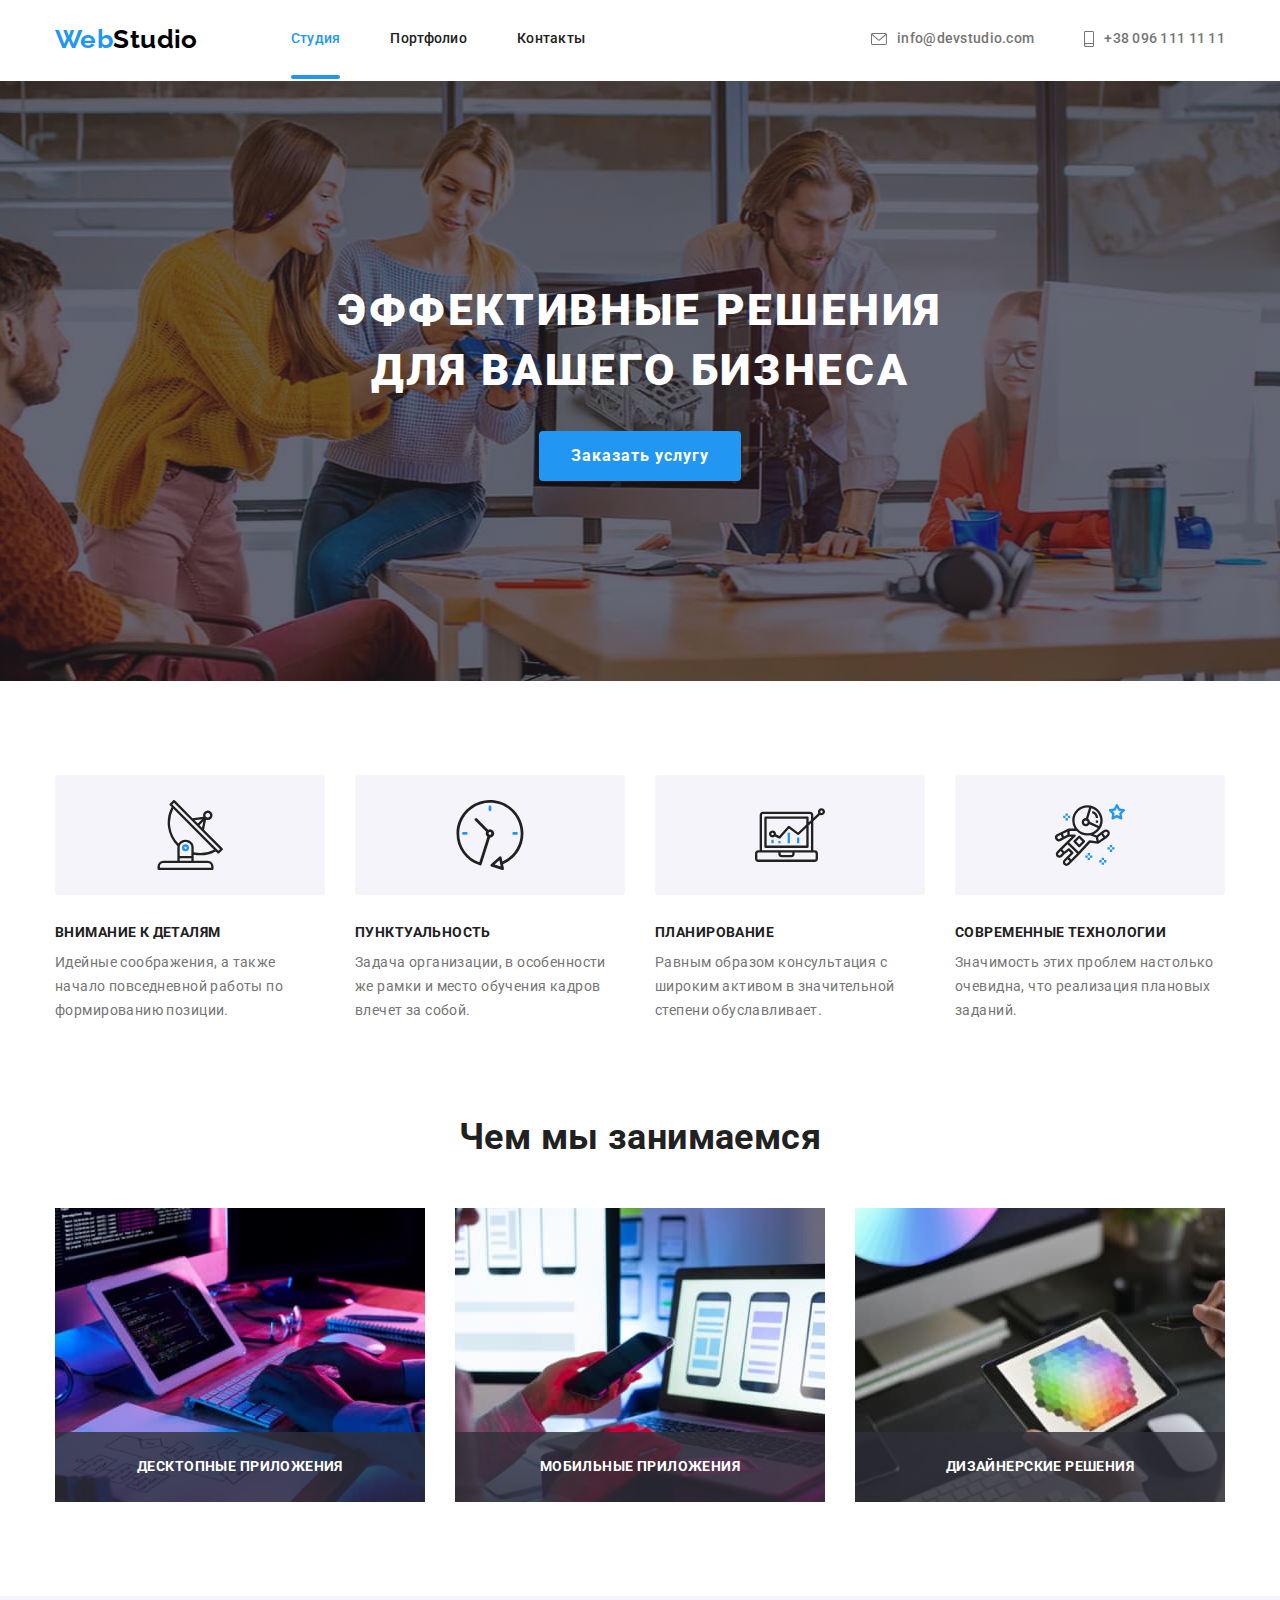
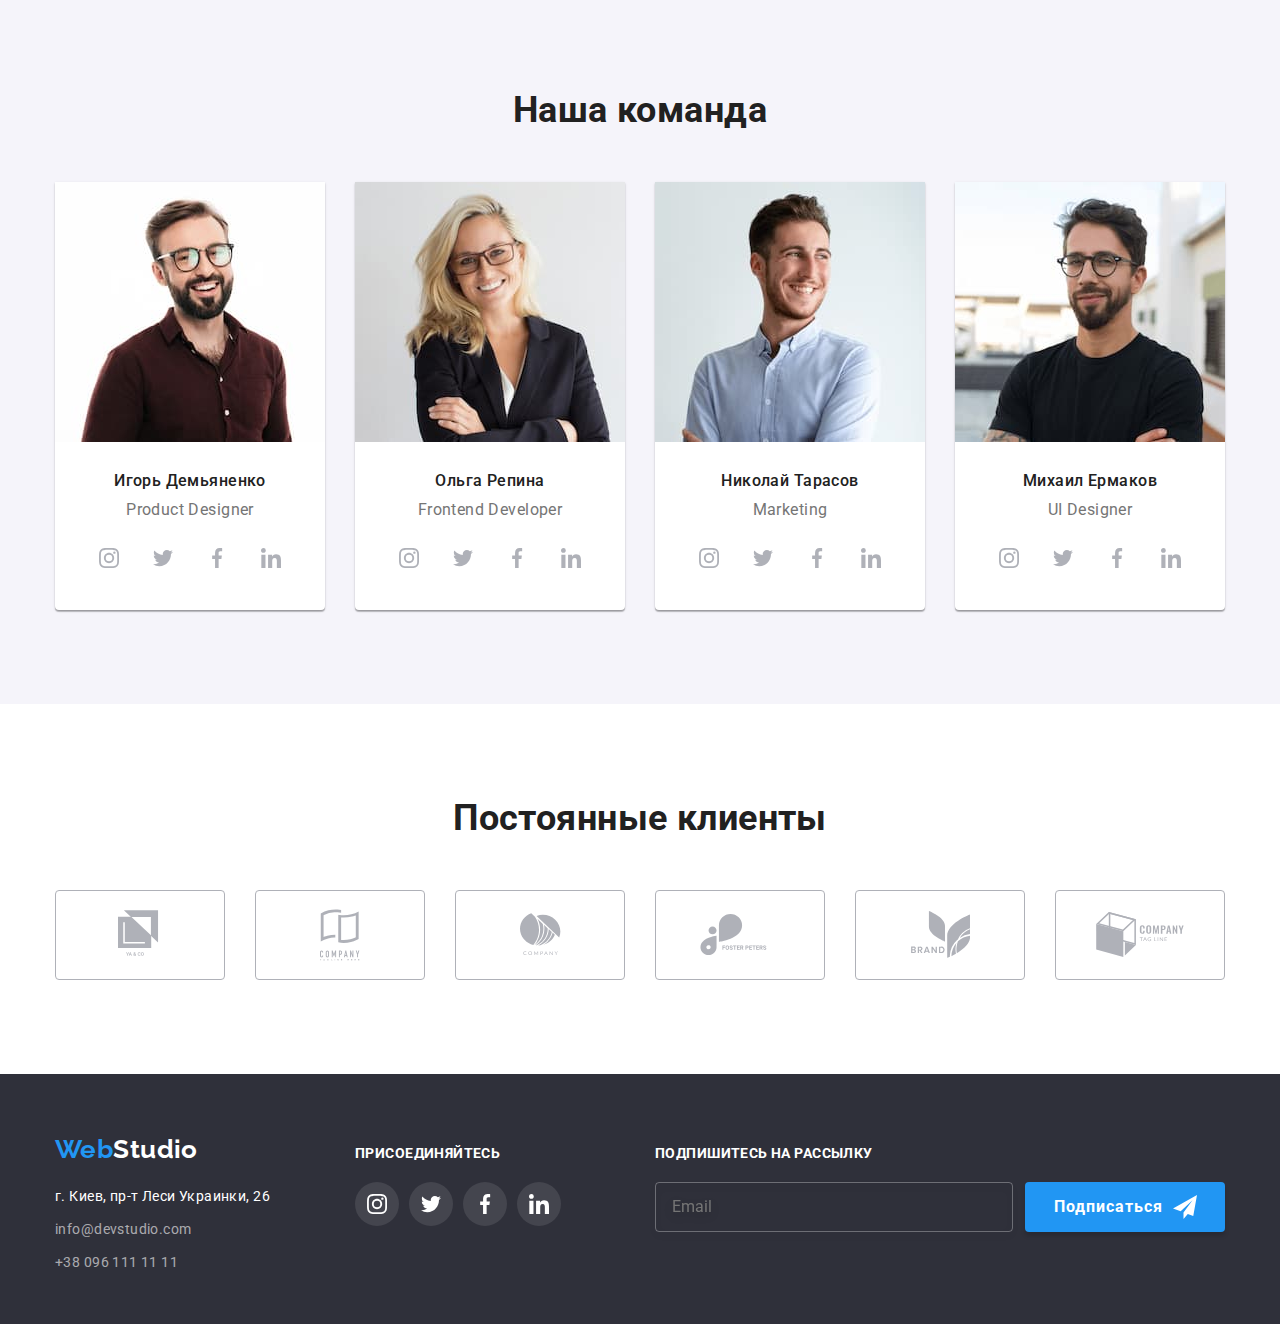
==== commit 9871166d: "дз-6" ====
--- a/index.html
+++ b/index.html
@@ -51,8 +51,53 @@
                         <p></p>
                         <button type="button" class="button-modal-close list list-border" data-modal-close>
                             <svg class="close-icon" width="11" height="11">
-                            <use href="./images/icons.svg#close"></use>
-                        </svg></button>
+                                <use href="./images/icons.svg#close"></use>
+                            </svg>
+                        </button>
+                        <div class="form-box">
+                            <form class="form-modal">
+                                <p class="modal-title">Оставьте свои данные, мы вам перезвоним</p>
+                                <label class="form-field">
+                                    <span class="form-label">Имя</span>
+                                    <input type="name" class="form-input" name="name">
+                                    <svg class="form-icon" width="18" height="18">
+                                        <use href="./images/icons.svg#person-form"></use>
+                                    </svg>
+                                </label>
+                                <label class="form-field">
+                                    <span class="form-label">Телефон</span>
+                                    <input type="tel" class="form-input" name="tel">
+                                    <svg class="form-icon" width="18" height="18">
+                                        <use href="./images/icons.svg#phone-form"></use>
+                                    </svg>
+                                </label>
+                                <label class="form-field">
+                                    <span class="form-label">Почта</span>
+                                    <input type="email" class="form-input" name="email" required>
+                                    <svg class="form-icon" width="18" height="18">
+                                        <use href="./images/icons.svg#email-form"></use>
+                                    </svg>
+                                </label>
+                                <label class="form-field area">
+                                    <span class="form-label">Комментарий</span>
+                                    <textarea name="user-text" class="form-input area"
+                                        placeholder="Введите текст"></textarea>
+                                </label>
+                                <form>
+
+                                    <label class="checkbox-modal">
+                                        <input type="checkbox" class="check-icon-box visually-hidden" name="check"
+                                            value="i-agree" checked />
+                                        <svg class="checkbox-icon" width="16" height="15">
+                                            <use href="./images/icons.svg#icon-check"></use>
+                                        </svg>
+                                        <p class="checkbox-text">Соглашаюсь с рассылкой и принимаю</p>
+                                        <a href="" aria-label="Условия договора" class="check-box-agreement list"
+                                            target="_blank" rel="noopener noreferrer">Условия договора</a>
+                                    </label>
+                                    <button type="submit" class="button-send">Отправить</button>
+                                </form>
+                        </div>
                     </div>
                 </div>
 
@@ -110,16 +155,18 @@
             <div class="container">
                 <h2 class="section-title">Чем мы занимаемся</h2>
                 <ul class="section-foto list">
-                        <li class="item foto-thumb"><img src="./images/box1.jpg" alt="Сотрудник пишет код." width="370">
-                            <p class="foto-thumb-text">Десктопные приложения</p>
-                        </li>
-                        <li class="item foto-thumb"><img src="./images/box2.jpg" alt="Сотрудник настраивает стили." width="370">
-                            <p class="foto-thumb-text">Мобильные приложения</p>
-                        </li>
-                        <li class="item foto-thumb"><img src="./images/box3.jpg" alt="Сотрудник настраивает цветовую палитру." width="370">
-                            <p class="foto-thumb-text">Дизайнерские решения</p>
-                        </li>
-                    
+                    <li class="item foto-thumb"><img src="./images/box1.jpg" alt="Сотрудник пишет код." width="370">
+                        <p class="foto-thumb-text">Десктопные приложения</p>
+                    </li>
+                    <li class="item foto-thumb"><img src="./images/box2.jpg" alt="Сотрудник настраивает стили."
+                            width="370">
+                        <p class="foto-thumb-text">Мобильные приложения</p>
+                    </li>
+                    <li class="item foto-thumb"><img src="./images/box3.jpg"
+                            alt="Сотрудник настраивает цветовую палитру." width="370">
+                        <p class="foto-thumb-text">Дизайнерские решения</p>
+                    </li>
+
                 </ul>
             </div>
         </section>
@@ -363,8 +410,8 @@
                                     г. Киев, пр-т Леси Украинки, 26</a></li>
                             <li><a href="mailto:info@devstudio.com" aria-label="Почта"
                                     class="address-contacts list">info@devstudio.com</a></li>
-                            <li><a href="tel:+380961111111" aria-label="Телефон"
-                                    class="address-contacts list">+38 096 111 11 11</a></li>
+                            <li><a href="tel:+380961111111" aria-label="Телефон" class="address-contacts list">+38 096
+                                    111 11 11</a></li>
                         </ul>
                     </address>
                 </div>
@@ -405,6 +452,18 @@
                         </li>
                     </ul>
                 </div>
+                <div class="subscribe-box">
+                    <p class="go-us">Подпишитесь на рассылку</p>
+                    <form class="mail-field-box">
+                        <label class="mail-field"><input class="mail-field-item" type="email" name="email"
+                                placeholder="Email"></label>
+                        <button type="submit" class="button-subscribe">Подписаться
+                            <svg class="subscribe-icon" width="24" height="24">
+                                <use href="./images/icons.svg#icon_send"></use>
+                            </svg>
+                        </button>
+                    </form>
+                </div>
             </div>
         </div>
     </footer>
--- a/css/styles.css
+++ b/css/styles.css
@@ -265,12 +265,18 @@
   margin-left: auto;
   margin-bottom: 30px;
 }
-.button-hero:hover,
-.button-hero:focus {
+.button-hero,
+.button-subscribe,
+.button-send:hover,
+.button-hero,
+.button-subscribe,
+.button-send:focus {
   background-color: #188ce8;
 }
-.button-hero {
-  display: inline-block;
+.button-hero,
+.button-subscribe,
+.button-send {
+  display: inline-flex;
   padding: 10px 32px;
   min-width: 200px;
   color: var(--primary-white-color);
@@ -286,6 +292,44 @@
   border-radius: 4px;
   transition: background-color 250ms cubic-bezier(0.4, 0, 0.2, 1);
 }
+.button-subscribe {
+  align-items: center;
+  text-align: center;
+  padding-left: 29px;
+  padding-right: 28px;
+}
+.button-send {
+  align-items: center;
+  text-align: center;
+  padding-left: 56px;
+  padding-right: 55px;
+  width: 200px;
+}
+.subscribe-icon {
+  margin-left: 10px;
+  fill: currentColor;
+}
+.button-modal-close {
+  position: absolute;
+  right: 8px;
+  top: 8px;
+  width: 30px;
+  height: 30px;
+  border: 1px solid rgba(0, 0, 0, 0.1);
+  background: var(--primary-white-color);
+  border-radius: 50%;
+  cursor: pointer;
+}
+.button-modal-close:hover .close-icon,
+.button-modal-close:focus .close-icon {
+  fill: var(--accent-color);
+}
+.close-icon {
+  position: absolute;
+  transform: translate(-50%, -50%);
+  fill: #000000;
+  transition: fill 250ms cubic-bezier(0.4, 0, 0.2, 1);
+}
 /* modal js */
 .backdrop.is-hidden {
   visibility: hidden;
@@ -318,22 +362,102 @@
     0px 2px 1px rgba(0, 0, 0, 0.2);
   border-radius: 4px;
 }
-.button-modal-close {
+.form-modal {
   position: absolute;
-  right: 8px;
-  top: 8px;
-  width: 30px;
-  height: 30px;
-  border: 1px solid rgba(0, 0, 0, 0.1);
-  background: var(--primary-white-color);
-  border-radius: 50%;
+  top: 40px;
+  left: 40px;
+  width: 448px;
+}
+.modal-title {
+  margin-bottom: 12px;
+  font-weight: 700;
+  font-size: 20px;
+  line-height: 23px;
+}
+.form-field {
+  position: relative;
+  display: flex;
+  flex-direction: column;
+  text-align: left;
+  margin-bottom: 10px;
+}
+.form-field.area {
+  margin-bottom: 0;
+}
+.form-input {
+  width: 100%;
+  margin: 0;
+  padding: 11px 12px 11px 42px;
+  border: 1px solid rgba(33, 33, 33, 0.2);
+  box-sizing: border-box;
+  border-radius: 4px;
   cursor: pointer;
-}
-.close-icon {
+  transition: border 250ms cubic-bezier(0.4, 0, 0.2, 1);
+}
+.form-input:hover {
+  border-color: var(--accent-color);
+}
+.form-input.area {
+  margin-bottom: 20px;
+  padding: 12px 16px;
+  height: 120px;
+  resize: none;
+  font-size: 14px;
+  line-height: 1.14;
+  letter-spacing: 0.01em;
+}
+.form-label {
+  margin-bottom: 4px;
+  font-size: 12px;
+  line-height: 1.16;
+  letter-spacing: 0.01em;
+  color: var(--text-color);
+}
+/* textarea::-webkit-input-placeholder {
+  color: rgba(117, 117, 117, 0.5); 
+} */
+.form-input.area::placeholder {
+  color: rgba(117, 117, 117, 0.5);
+}
+.form-input:hover + .form-icon,
+.form-input:focus + .form-icon {
+  fill: var(--accent-color);
+}
+.form-icon {
   position: absolute;
-  transform: translate(-50%, -50%);
-  fill: #000000;
-}
+  top: 50%;
+  left: 12px;
+  fill: var(--text-title-color);
+  transition: fill 250ms cubic-bezier(0.4, 0, 0.2, 1);
+}
+.checkbox-modal {
+  display: flex;
+  justify-content: center;
+  align-items: center;
+  margin-bottom: 30px;
+}
+.checkbox-icon {
+  border: 2px solid;
+  border-radius: 2px;
+  transition: background-color 250ms cubic-bezier(0.4, 0, 0.2, 1),
+    fill 250ms cubic-bezier(0.4, 0, 0.2, 1);
+}
+.check-icon-box:checked + .checkbox-icon {
+  border: none;
+  background-color: var(--accent-color);
+}
+.check-box-agreement {
+  margin-left: 3px;
+  text-decoration-line: underline;
+  fill: var(--primary-white-color);
+  color: var(--accent-color);
+}
+.checkbox-text {
+  margin: 0;
+  margin-left: 7px;
+  color: var(--text-color);
+}
+
 /* section Чем мы занимаемся описани */
 .fotos {
   padding-top: 0;
@@ -527,20 +651,37 @@
 }
 .footerbox {
   display: flex;
+  justify-content: space-between;
   align-items: baseline;
 }
 .logo-end {
   margin-bottom: 20px;
 }
 .address-block {
-  width: 231px;
+  flex-basis: calc((50% - 45px) / 2);
 }
 .social-network-link {
-  display: inline-block;
-  widows: 206px;
-  margin-left: 70px;
-}
-/* думал через strong но сильно меняется жирность */
+  flex-basis: calc((50% - 45px) / 2);
+}
+.subscribe-box {
+  flex-basis: calc(50% - 15px);
+}
+.mail-field-box {
+  display: flex;
+}
+.mail-field {
+  margin-right: 12px;
+}
+.mail-field-item {
+  width: 358px;
+  padding: 15px 16px;
+  font-size: 16px;
+  color: rgba(255, 255, 255, 0.6);
+  background-color: inherit;
+  border: 1px solid rgba(255, 255, 255, 0.3);
+  filter: drop-shadow(0px 4px 4px rgba(0, 0, 0, 0.15));
+  border-radius: 4px;
+}
 .go-us {
   font-weight: 700;
   font-size: 14px;
